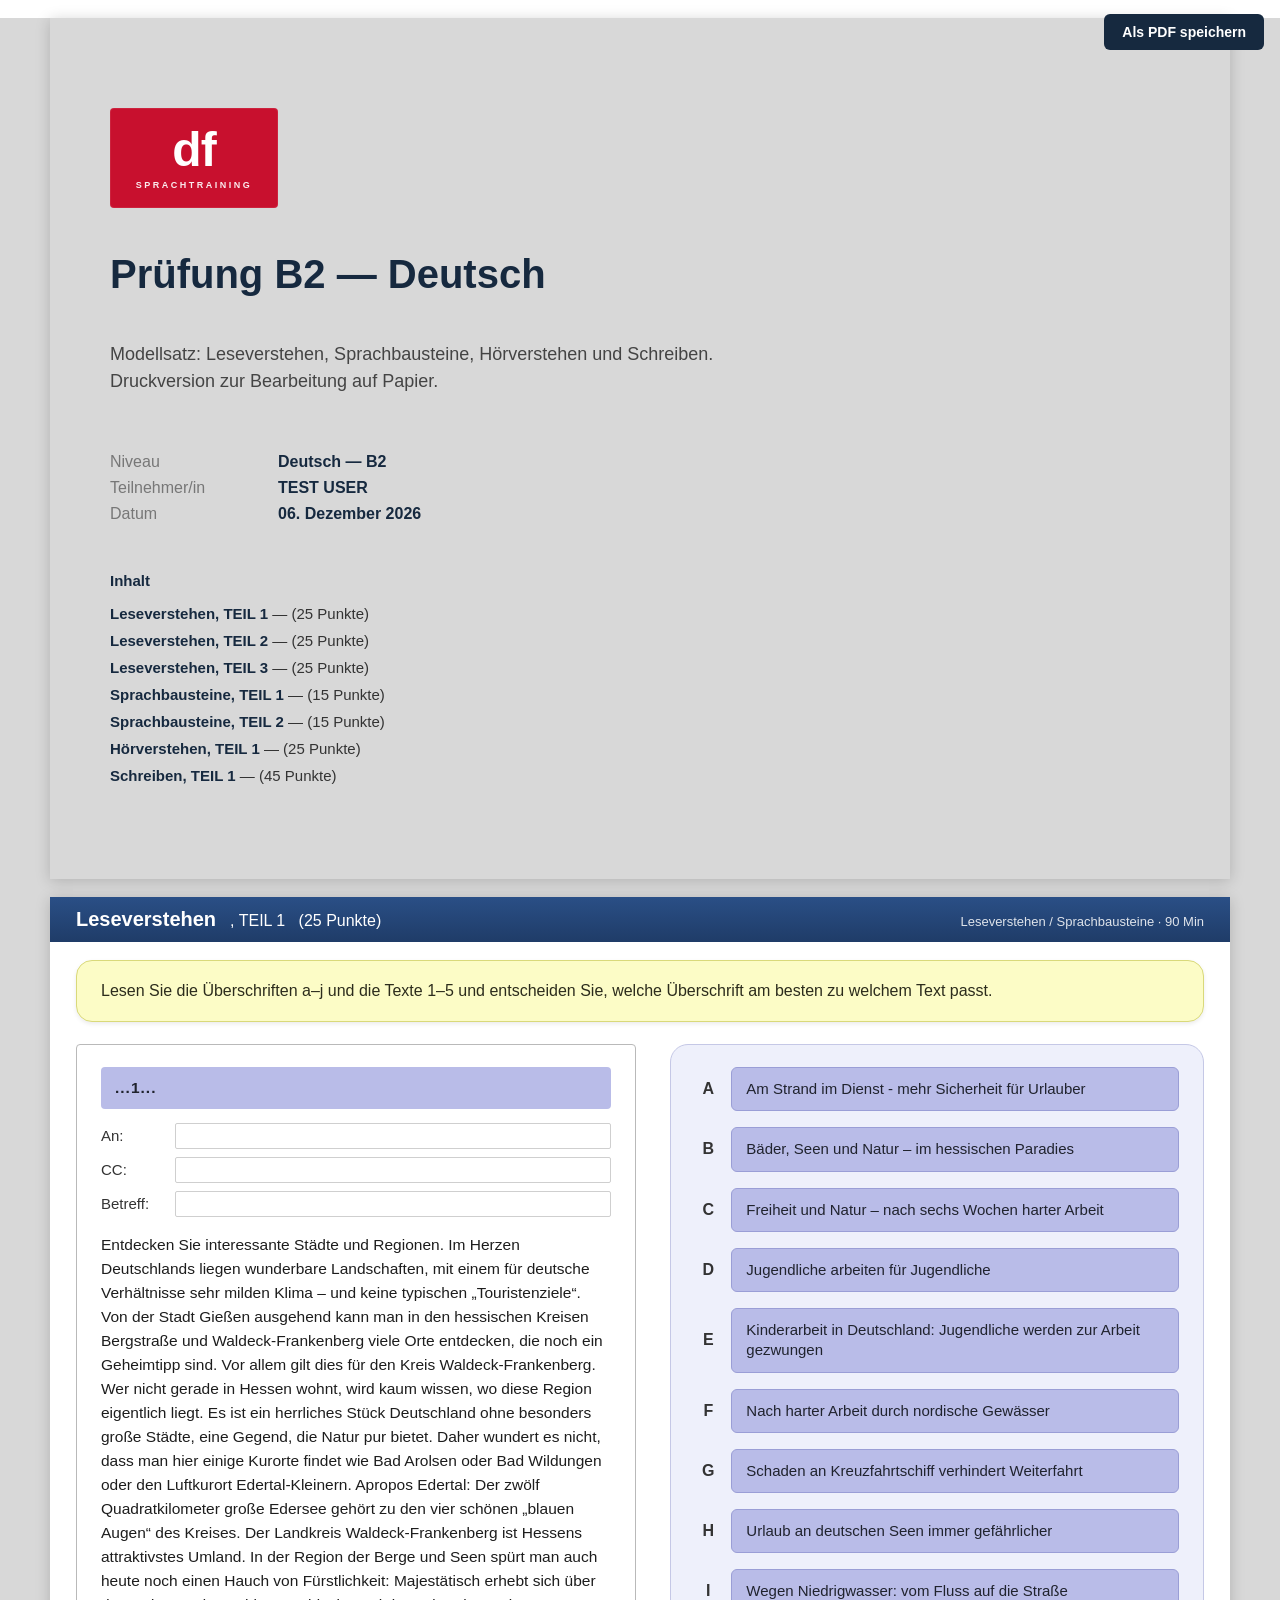
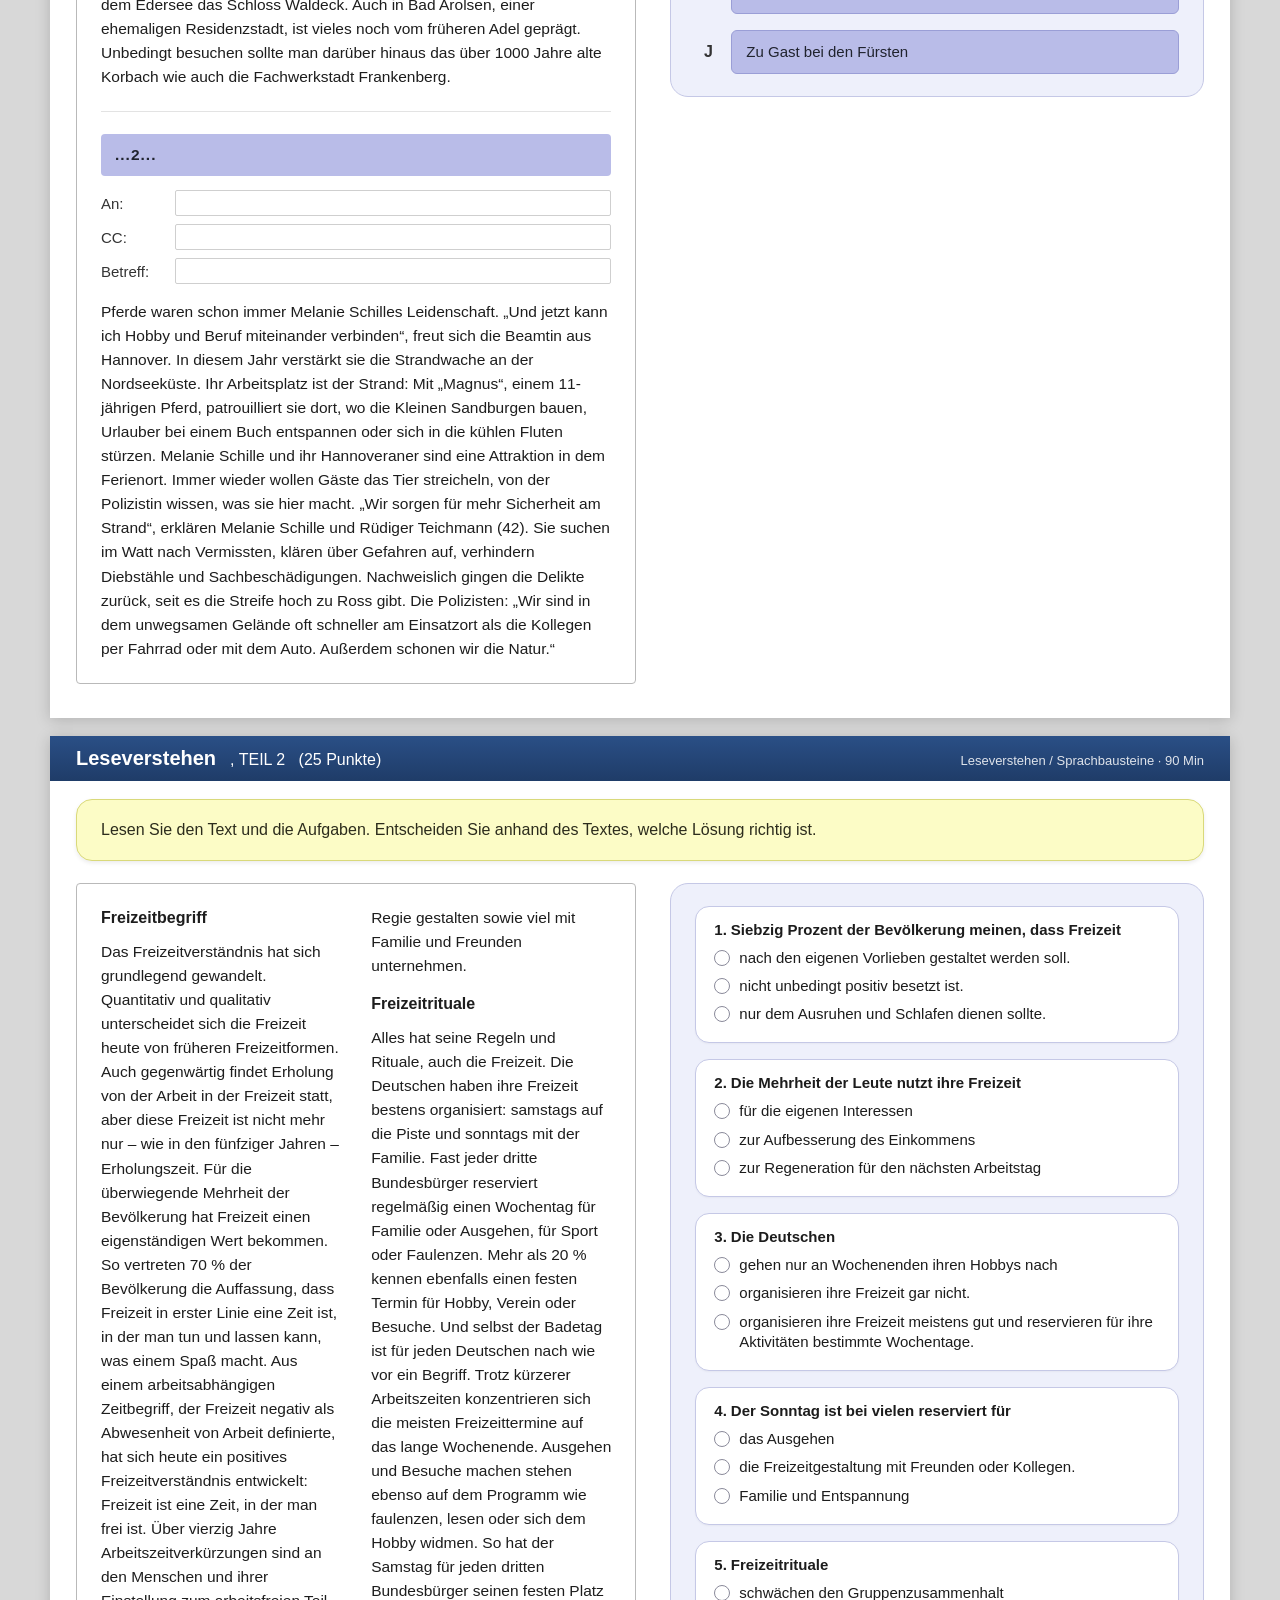
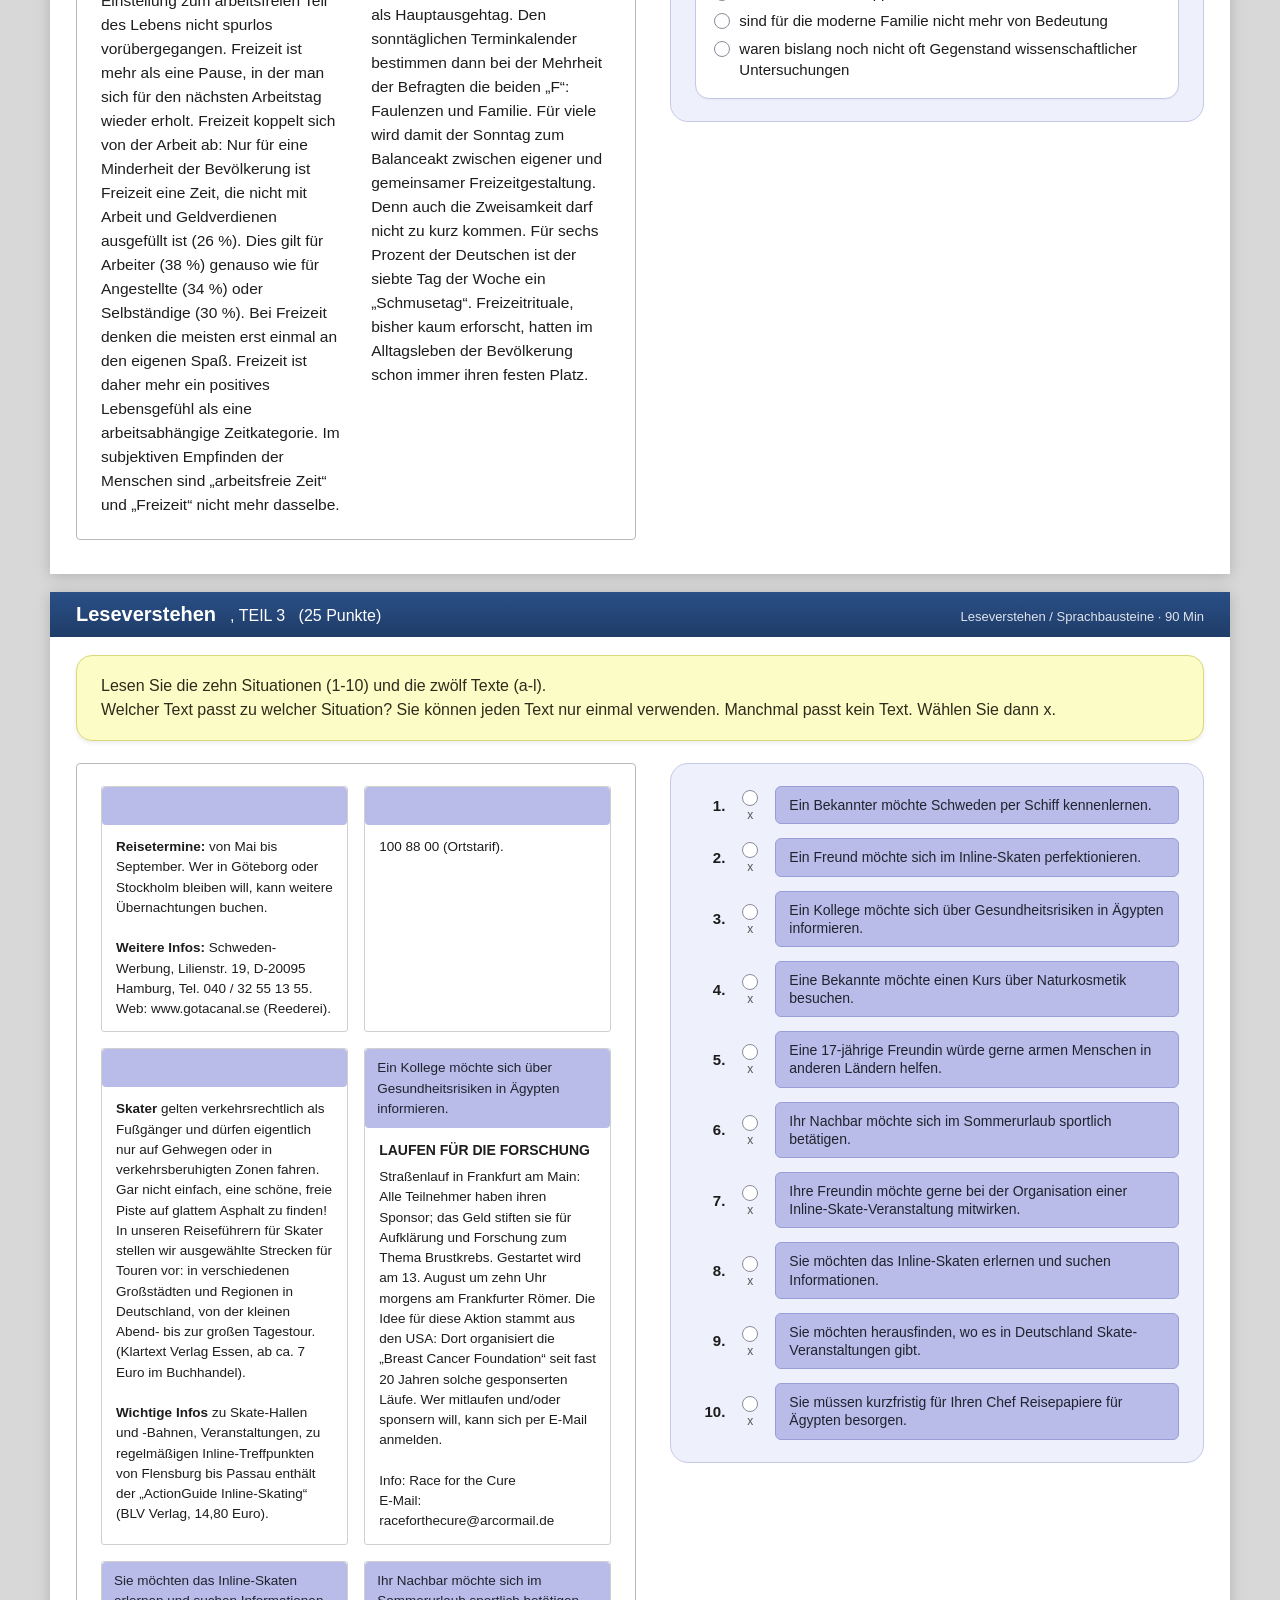
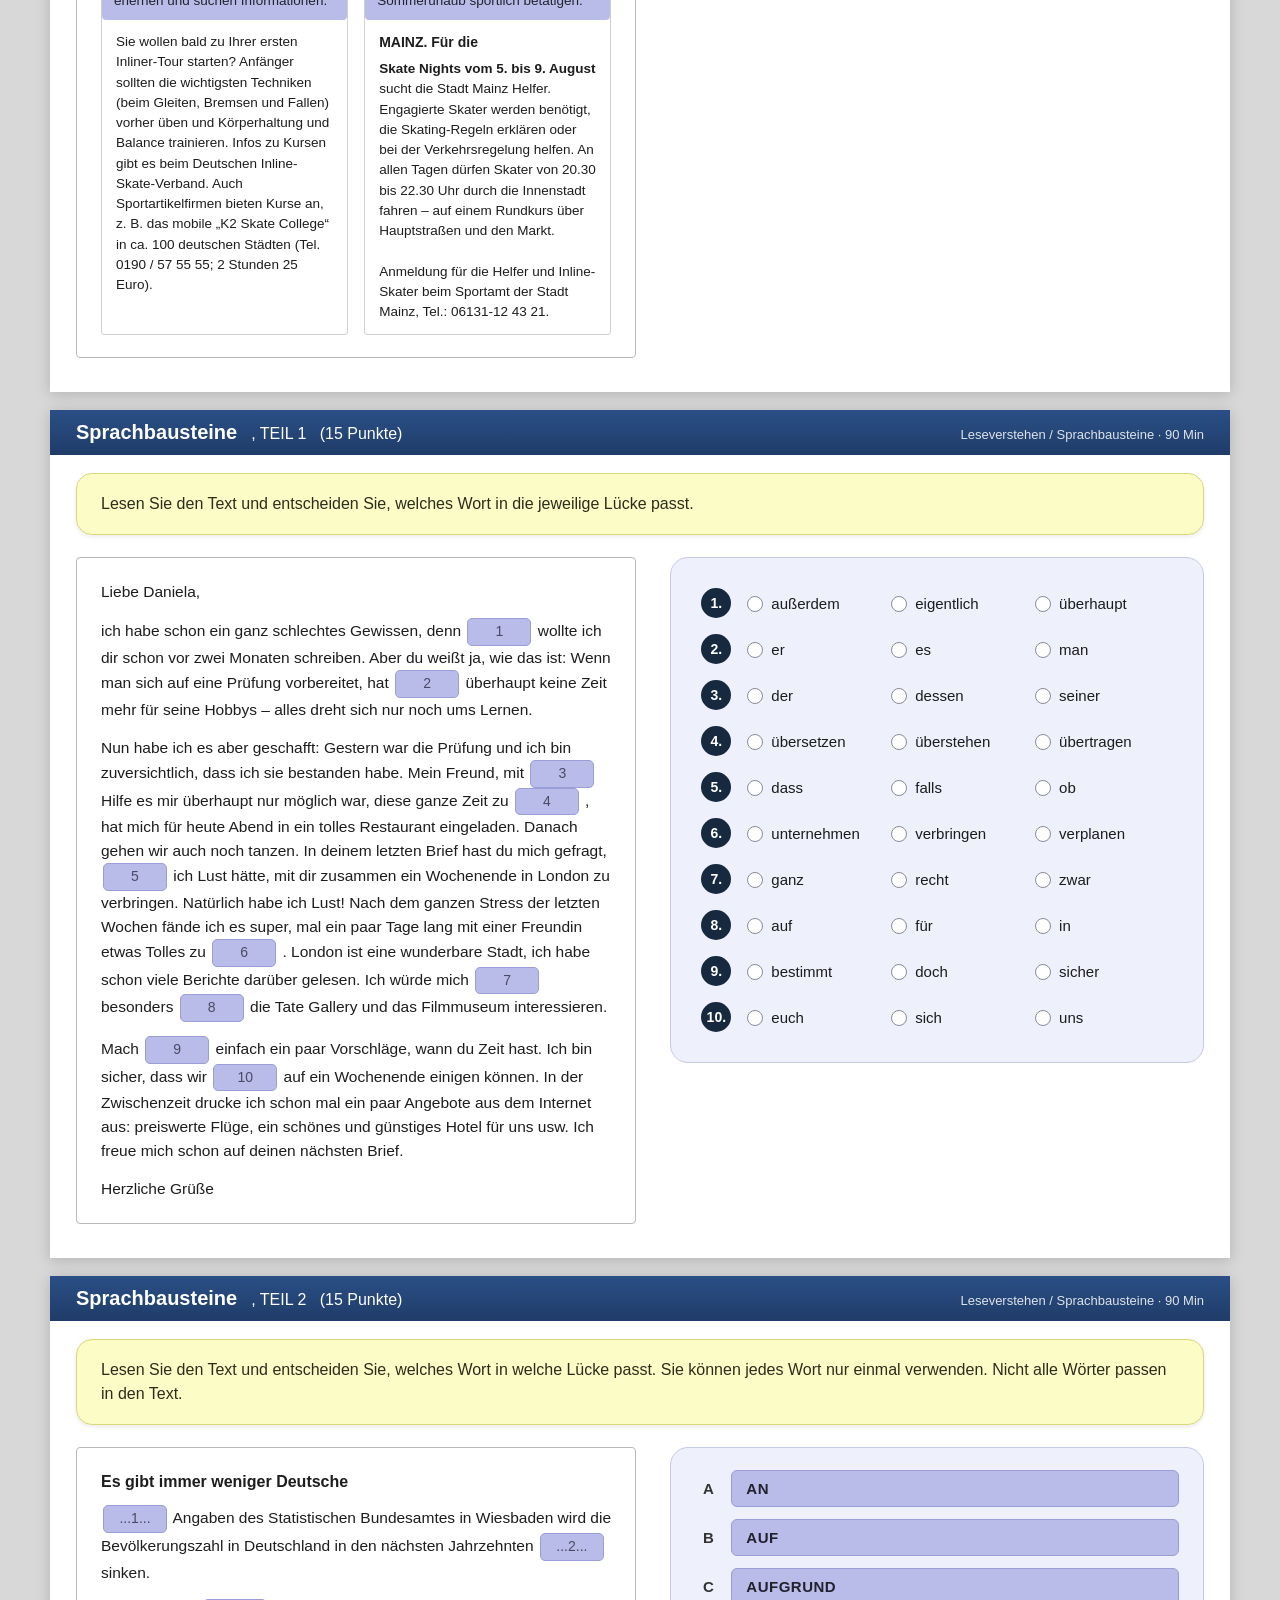
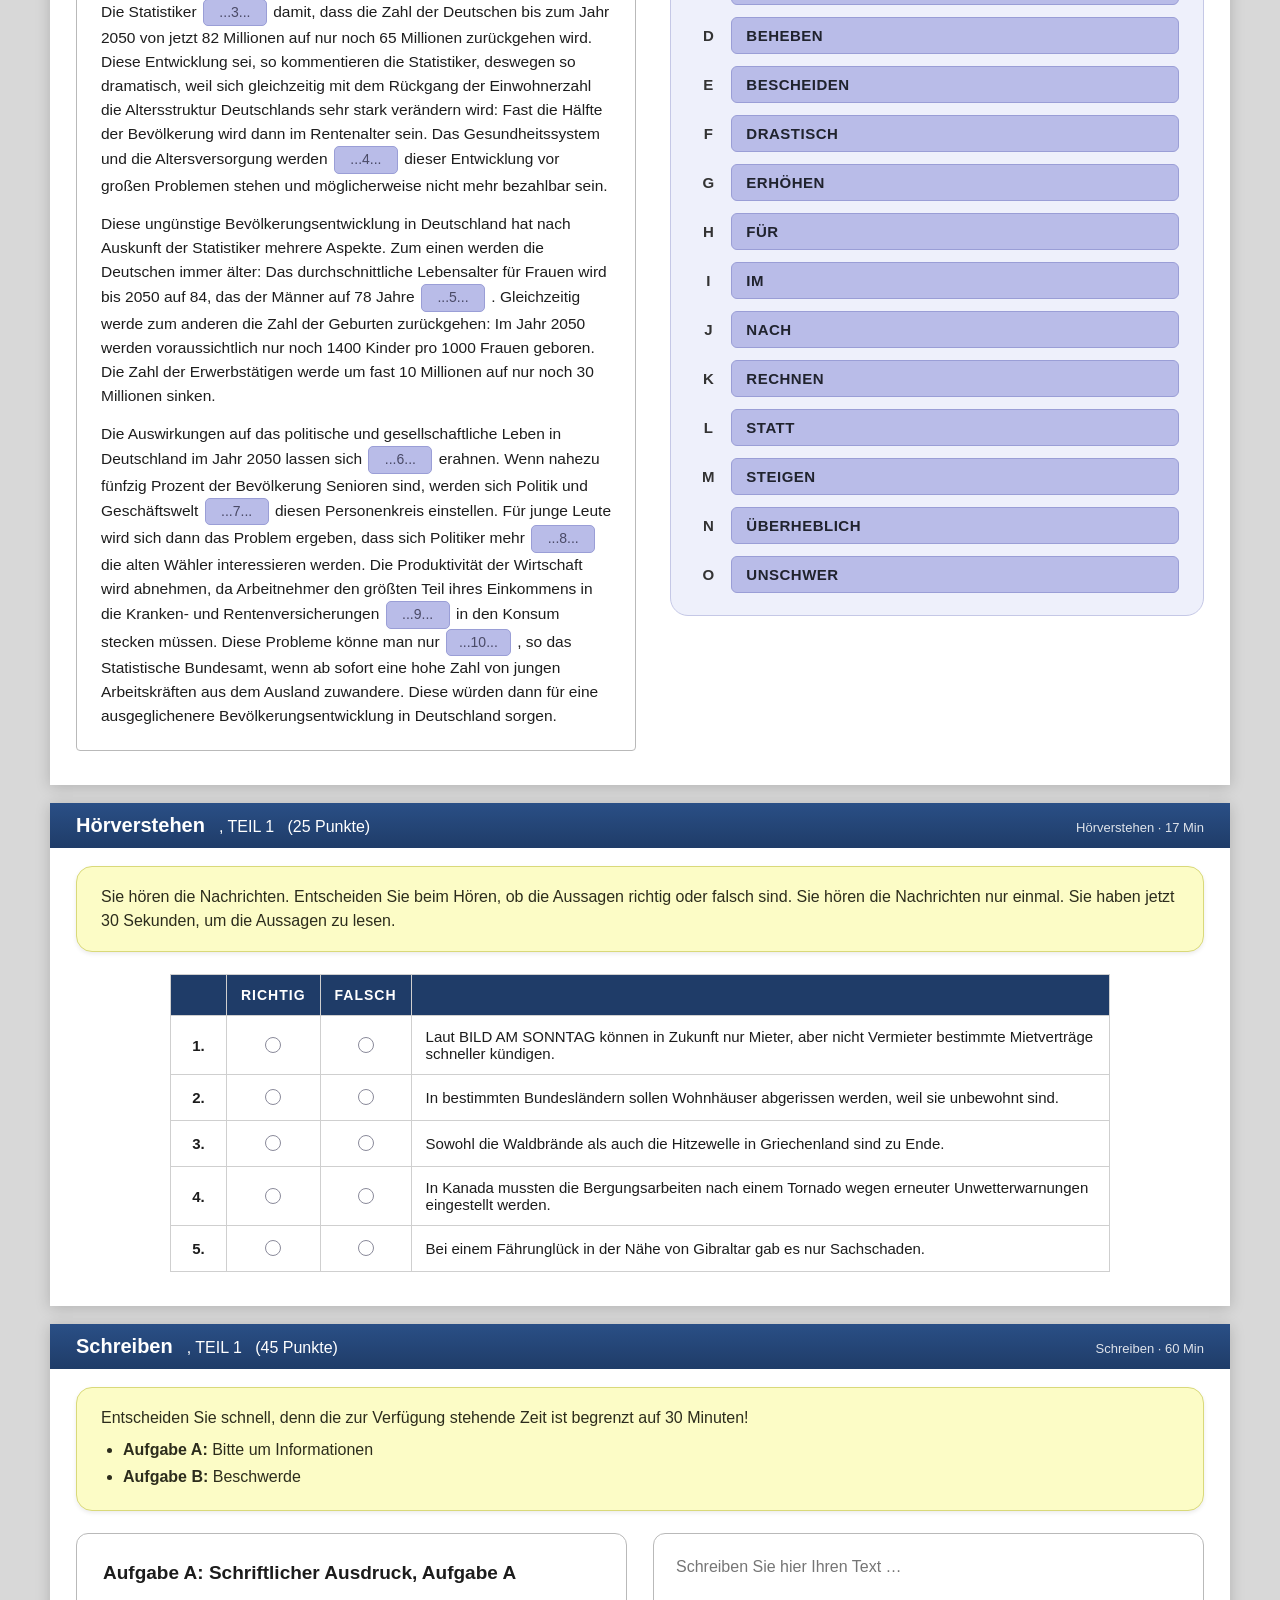
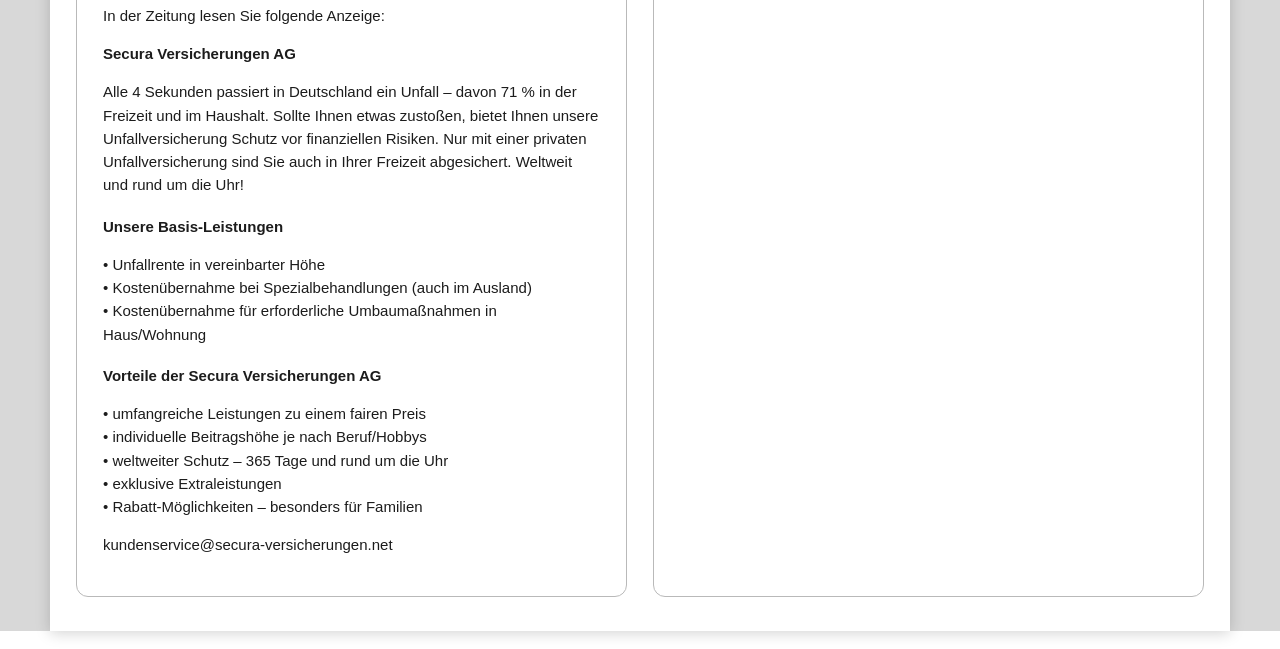
==== B2 Pruefung-print.html @ 2624aeba "Telc B2 Prüfung — static exam UI Co-Authored-By: Claude Opus 4.8 (1M context) <noreply@anthropic.com" ====
<!DOCTYPE html>
<html lang="de">
<head>
  <meta charset="UTF-8">
  <title>B2 Prüfung — Druckversion</title>
  <link rel="stylesheet" href="styles.css">
  <style>
    /* ---- Print page chrome ---- */
    html, body { background: #fff; }
    .print-page {
      position: relative;
      background: #fff;
      padding: 0 0 34px;
      break-after: page;
      break-inside: avoid;
    }
    .print-page:last-child { break-after: auto; }

    .print-secbar {
      background: linear-gradient(180deg, var(--c-section-1), var(--c-section-2));
      color: #fff;
      padding: 11px 26px;
      display: flex;
      align-items: baseline;
      gap: 14px;
      margin-bottom: 18px;
    }
    .print-secbar .t { font-size: 20px; font-weight: 700; }
    .print-secbar .sub { font-weight: 400; }
    .print-secbar .mod { margin-left: auto; font-size: 13px; opacity: .85; }

    .print-body { padding: 0 26px; }

    /* Let the readers expand — no internal scroll in print */
    .print-page .reader,
    .print-page .write-task,
    .print-page .write-area {
      height: auto !important;
      max-height: none !important;
      overflow: visible !important;
    }
    .print-page .write-area { min-height: 320px; }
    .print-page .work,
    .print-page .write-grid { max-width: none; }

    /* Keep the on-screen two-column layout in print (override responsive collapse) */
    .print-page .work {
      grid-template-columns: minmax(0, 1.05fr) minmax(0, 1fr) !important;
      gap: 34px !important;
    }
    .print-page .write-grid {
      grid-template-columns: 1fr 1fr !important;
      gap: 26px !important;
    }
    .print-page .reader.cols .reader-cols {
      grid-template-columns: 1fr 1fr !important;
    }

    /* Cover */
    .cover {
      break-after: page;
      padding: 90px 60px;
      display: flex;
      flex-direction: column;
      gap: 26px;
    }
    .cover .logo { width: 168px; height: 100px; }
    .cover .logo .logo-mark { font-size: 48px; }
    .cover h1 { font-size: 40px; margin: 18px 0 0; color: #16293f; }
    .cover .lead { font-size: 18px; color: #444; max-width: 640px; line-height: 1.5; }
    .cover .meta-grid {
      margin-top: 14px;
      display: grid;
      grid-template-columns: 150px 1fr;
      gap: 8px 18px;
      font-size: 16px;
      max-width: 520px;
    }
    .cover .meta-grid .k { color: #777; }
    .cover .meta-grid .v { font-weight: 700; color: #16293f; }
    .cover .toc { margin-top: 18px; font-size: 15px; color: #333; line-height: 1.8; }
    .cover .toc b { color: #16293f; }

    @media screen {
      body { background: #d8d8d8; }
      .print-page, .cover { box-shadow: 0 2px 14px rgba(0,0,0,.18); margin: 18px auto; max-width: 1180px; }
      .print-hint {
        position: fixed; top: 14px; right: 16px; z-index: 50;
        background: #16293f; color: #fff; border: none; border-radius: 6px;
        padding: 10px 18px; font: 700 14px var(--font); cursor: pointer;
      }
    }
    @media print {
      .print-hint { display: none; }
      @page { size: A4 landscape; margin: 0.6cm; }
      * { -webkit-print-color-adjust: exact !important; print-color-adjust: exact !important; }
      .opt .opt-box:hover, .bank-box:hover, .mail-head:hover,
      .sb1-row:hover { background: var(--c-option) !important; }
    }
  </style>
</head>
<body>
  <button class="print-hint" onclick="window.print()">Als PDF speichern</button>

  <!-- Cover -->
  <section class="cover">
    <div class="logo"><span class="logo-mark">df</span><span class="logo-sub">SPRACHTRAINING</span></div>
    <h1>Prüfung B2 — Deutsch</h1>
    <p class="lead">Modellsatz: Leseverstehen, Sprachbausteine, Hörverstehen und Schreiben. Druckversion zur Bearbeitung auf Papier.</p>
    <div class="meta-grid">
      <span class="k">Niveau</span><span class="v">Deutsch — B2</span>
      <span class="k">Teilnehmer/in</span><span class="v" id="cover-user">—</span>
      <span class="k">Datum</span><span class="v" id="cover-date">—</span>
    </div>
    <div class="toc" id="cover-toc"></div>
  </section>

  <div id="print-root"></div>

  <script>window.EXAM_PRINT_MODE = true;</script>
  <script src="data.js"></script>
  <script src="app.js"></script>
  <script>
    (function () {
      var DATA = window.EXAM_DATA;
      var root = document.getElementById("print-root");

      document.getElementById("cover-user").textContent = DATA.candidate;
      document.getElementById("cover-date").textContent =
        new Date().toLocaleDateString("de-DE", { day: "2-digit", month: "long", year: "numeric" });

      var toc = [];
      DATA.modules.forEach(function (mod, mi) {
        mod.parts.forEach(function (p, pi) {
          toc.push('<div><b>' + p.title[0] + ', ' + p.title[1] + '</b> — ' + p.tab[2] + '</div>');

          var page = document.createElement("section");
          page.className = "print-page";

          var bar = document.createElement("div");
          bar.className = "print-secbar";
          bar.innerHTML =
            '<span class="t">' + p.title[0] + '</span>' +
            '<span class="sub">, ' + p.title[1] + ' &nbsp; ' + p.tab[2] + '</span>' +
            '<span class="mod">' + mod.name + (mod.timeTotal ? ' · ' + mod.timeTotal : '') + '</span>';
          page.appendChild(bar);

          var bodyWrap = document.createElement("div");
          bodyWrap.className = "print-body";

          var instr = document.createElement("div");
          instr.className = "instruction";
          instr.innerHTML = "<p>" + p.instruction + "</p>";
          bodyWrap.appendChild(instr);

          var built = window.EXAM_BUILD_PART(mi, pi);
          bodyWrap.appendChild(built.node);

          page.appendChild(bodyWrap);
          root.appendChild(page);
        });
      });

      document.getElementById("cover-toc").innerHTML =
        "<div style='margin-bottom:6px;color:#16293f;font-weight:700'>Inhalt</div>" + toc.join("");

      // auto-print once fonts + layout settle
      function go() { setTimeout(function () { window.print(); }, 500); }
      if (document.fonts && document.fonts.ready) document.fonts.ready.then(go);
      else window.addEventListener("load", go);
    })();
  </script>
</body>
</html>
---- styles.css ----
/* ============================================================
   B2 Prüfung – Exam interface
   Faithful recreation of a telc-style B2 reading/language test UI
   ============================================================ */

:root {
  --c-header-1: #26405f;
  --c-header-2: #18293f;
  --c-section-1: #2a4f86;
  --c-section-2: #1f3c68;
  --c-footer: #0d1a2c;
  --c-content-bg: #e3e3e3;

  --c-tab-face-1: #d7d7d7;
  --c-tab-face-2: #b4b4b4;
  --c-tab-text: #2b2b2b;

  --c-instruction-bg: #fcfcc6;
  --c-instruction-border: #d9d97a;

  --c-card: #ffffff;
  --c-card-border: #b9b9b9;

  --c-panel-bg: #eef0fb;
  --c-panel-border: #c5c8e6;

  --c-option: #b9bce8;
  --c-option-border: #9a9ed6;
  --c-option-text: #20232e;

  --c-hover: #cdd0f0;
  --c-selected: #5cb85c;
  --c-selected-text: #ffffff;

  --c-btn-1: #4a7ec0;
  --c-btn-2: #2f63a8;

  --c-accent-red: #c8102e;

  --font: "Helvetica Neue", Helvetica, Arial, sans-serif;
}

* { box-sizing: border-box; }

html, body {
  margin: 0;
  padding: 0;
  background: var(--c-content-bg);
  font-family: var(--font);
  color: #1c1c1c;
  -webkit-font-smoothing: antialiased;
}

.app {
  display: flex;
  flex-direction: column;
  min-height: 100vh;
}

/* ---------- Header ---------- */
.header {
  display: flex;
  align-items: stretch;
  gap: 18px;
  padding: 14px 22px;
  background: linear-gradient(180deg, var(--c-header-1), var(--c-header-2));
  color: #fff;
}

.brand {
  flex: 0 0 auto;
  display: flex;
  align-items: center;
}

.logo {
  width: 132px;
  height: 78px;
  background: var(--c-accent-red);
  border-radius: 4px;
  display: flex;
  flex-direction: column;
  align-items: center;
  justify-content: center;
  line-height: 1;
  box-shadow: inset 0 0 0 1px rgba(255,255,255,0.08);
}
.logo .logo-mark {
  font-size: 38px;
  font-weight: 800;
  letter-spacing: -1px;
  color: #fff;
}
.logo .logo-sub {
  margin-top: 7px;
  font-size: 9px;
  font-weight: 600;
  letter-spacing: 2.5px;
  color: rgba(255,255,255,0.92);
}

/* ---------- Tabs ---------- */
.tabs {
  flex: 1 1 auto;
  display: flex;
  align-items: stretch;
  gap: 9px;
  padding: 0 6px;
}

.tab {
  position: relative;
  flex: 1 1 0;
  max-width: 150px;
  border: none;
  border-radius: 6px;
  padding: 9px 6px;
  background: linear-gradient(180deg, var(--c-tab-face-1), var(--c-tab-face-2));
  color: var(--c-tab-text);
  font-family: var(--font);
  font-size: 13px;
  font-weight: 700;
  line-height: 1.25;
  text-align: center;
  cursor: pointer;
  box-shadow: 0 1px 0 rgba(0,0,0,0.35), inset 0 1px 0 rgba(255,255,255,0.6);
  transition: filter 0.12s ease;
}
.tab:hover { filter: brightness(1.04); }
.tab .tab-points {
  display: block;
  font-weight: 400;
  font-size: 12px;
  margin-top: 2px;
}
.tab.is-active {
  background: #ffffff;
  color: #1c1c1c;
  box-shadow: 0 2px 5px rgba(0,0,0,0.3);
}
.tab .tab-check {
  position: absolute;
  bottom: 4px;
  right: 6px;
  width: 16px;
  height: 16px;
  border-radius: 50%;
  background: var(--c-selected);
  color: #fff;
  font-size: 11px;
  line-height: 16px;
  text-align: center;
  display: none;
}
.tab.is-done .tab-check { display: block; }

/* ---------- Exam meta ---------- */
.meta {
  flex: 0 0 auto;
  display: flex;
  align-items: center;
  gap: 18px;
}
.meta-info {
  font-size: 14px;
  line-height: 1.9;
  white-space: nowrap;
}
.meta-info strong { font-weight: 700; }
.meta-actions {
  display: flex;
  flex-direction: column;
  gap: 10px;
}

.btn {
  border: none;
  border-radius: 5px;
  padding: 8px 16px;
  font-family: var(--font);
  font-size: 14px;
  font-weight: 700;
  color: #fff;
  background: linear-gradient(180deg, var(--c-btn-1), var(--c-btn-2));
  box-shadow: inset 0 1px 0 rgba(255,255,255,0.3), 0 1px 2px rgba(0,0,0,0.3);
  cursor: pointer;
  display: inline-flex;
  align-items: center;
  gap: 8px;
  white-space: nowrap;
}
.btn:hover { filter: brightness(1.06); }
.btn .ico { font-size: 14px; }

/* ---------- Section title bar ---------- */
.section-bar {
  background: linear-gradient(180deg, var(--c-section-1), var(--c-section-2));
  color: #fff;
  padding: 11px 26px;
  display: flex;
  align-items: center;
  gap: 18px;
}
#section-title { font-size: 20px; font-weight: 700; white-space: nowrap; }
.section-bar .sub { font-weight: 400; }

/* module switcher (prototype convenience — not in the original chrome) */
.module-switch {
  margin-left: auto;
  display: flex;
  gap: 6px;
}
.mod-pill {
  border: 1px solid rgba(255,255,255,0.35);
  background: rgba(255,255,255,0.08);
  color: rgba(255,255,255,0.85);
  border-radius: 20px;
  padding: 5px 14px;
  font-family: var(--font);
  font-size: 12px;
  font-weight: 600;
  cursor: pointer;
  white-space: nowrap;
  transition: background 0.12s ease;
}
.mod-pill:hover { background: rgba(255,255,255,0.18); }
.mod-pill.is-active {
  background: #fff;
  color: var(--c-section-2);
  border-color: #fff;
}

/* ---------- Audio bar (Hörverstehen) ---------- */
.audio-player {
  display: flex;
  align-items: center;
  gap: 10px;
  background: #fff;
  border-radius: 30px;
  padding: 7px 16px;
  color: #333;
  font-size: 13px;
}
.audio-player .play {
  width: 22px; height: 22px; border-radius: 50%;
  background: #333; color: #fff; border: none; cursor: pointer;
  display: flex; align-items: center; justify-content: center; font-size: 11px;
}

/* ---------- Content ---------- */
.content {
  flex: 1 1 auto;
  padding: 22px 26px 36px;
}

.screen { display: none; }
.screen.is-active { display: block; }

.instruction {
  background: var(--c-instruction-bg);
  border: 1px solid var(--c-instruction-border);
  border-radius: 16px;
  padding: 18px 24px;
  margin-bottom: 22px;
  font-size: 16px;
  line-height: 1.5;
  color: #2c2c1c;
  box-shadow: 0 2px 4px rgba(0,0,0,0.08);
  max-width: 1480px;
}
.instruction p { margin: 0; }
.instruction p + p { margin-top: 8px; }
.instruction ul { margin: 8px 0 0; padding-left: 22px; }
.instruction li { margin-bottom: 3px; }

/* two-column work area */
.work {
  display: grid;
  grid-template-columns: minmax(0, 1.05fr) minmax(0, 1fr);
  gap: 34px;
  align-items: start;
  max-width: 1640px;
}

/* ---------- Reading panel (left) ---------- */
.reader {
  background: var(--c-card);
  border: 1px solid var(--c-card-border);
  border-radius: 4px;
  height: 660px;
  overflow-y: auto;
  padding: 22px 24px;
  font-size: 15.5px;
  line-height: 1.55;
  color: #1d1d1d;
}
.reader::-webkit-scrollbar { width: 14px; }
.reader::-webkit-scrollbar-thumb {
  background: #c4c4c4; border-radius: 7px; border: 3px solid #fff;
}
.reader p { margin: 0 0 14px; }
.reader p:last-child { margin-bottom: 0; }

/* email-style text block (Teil 1) */
.mail-head {
  background: var(--c-option);
  border-radius: 4px;
  padding: 9px 14px;
  font-weight: 700;
  color: #20232e;
  letter-spacing: 1px;
  margin-bottom: 14px;
  cursor: pointer;
  transition: background 0.12s ease, box-shadow 0.12s ease;
}
.mail-head:hover { background: var(--c-hover); }
.mail-head.is-active {
  background: var(--c-hover);
  box-shadow: 0 0 0 2px var(--c-btn-2);
  letter-spacing: 1px;
}
.mail-head.is-selected { background: var(--c-selected); color: #fff; letter-spacing: 0; font-weight: 600; }
.mail-head.is-selected .head-letter {
  display: inline-block;
  min-width: 20px;
  margin-right: 6px;
  padding: 1px 6px;
  border-radius: 4px;
  background: rgba(255,255,255,0.25);
  font-weight: 800;
}
.mail-fields {
  display: grid;
  grid-template-columns: 64px 1fr;
  gap: 8px 10px;
  margin-bottom: 16px;
}
.mail-fields label { font-size: 15px; color: #333; align-self: center; }
.mail-fields .field {
  border: 1px solid #cfcfcf;
  background: #fff;
  height: 26px;
  border-radius: 2px;
}
.mail-divider { border: 0; border-top: 1px solid #e3e3e3; margin: 22px 0; }

/* two-column reading text (Teil 2) */
.reader.cols .reader-cols {
  display: grid;
  grid-template-columns: 1fr 1fr;
  column-gap: 30px;
  align-items: start;
}
.reader h4 { margin: 0 0 10px; font-size: 16px; font-weight: 700; }

/* matching cards (Teil 3) */
.match-grid {
  display: grid;
  grid-template-columns: 1fr 1fr;
  gap: 16px;
}
.match-card {
  border: 1px solid #d0d0d0;
  border-radius: 3px;
  min-height: 150px;
  padding: 12px 14px;
  font-size: 13.5px;
  line-height: 1.5;
  background: #fff;
}
.match-card .tag {
  background: var(--c-option);
  border-radius: 4px;
  padding: 9px 12px;
  margin: -12px -14px 12px;
  font-size: 13.5px;
  color: #20232e;
}
.match-card .tag.empty { min-height: 38px; }
.match-card h5 { margin: 0 0 6px; font-size: 14px; font-weight: 700; }

/* ---------- Answer panel (right) ---------- */
.panel {
  background: var(--c-panel-bg);
  border: 1px solid var(--c-panel-border);
  border-radius: 18px;
  padding: 22px 24px;
}

/* lettered options (Teil 1) */
.opt-list { display: flex; flex-direction: column; gap: 16px; }
.opt {
  display: grid;
  grid-template-columns: 26px 1fr;
  align-items: center;
  gap: 10px;
}
.opt .opt-letter { font-size: 16px; font-weight: 700; color: #333; text-align: center; }
.opt .opt-box {
  background: var(--c-option);
  border: 1px solid var(--c-option-border);
  border-radius: 6px;
  padding: 11px 14px;
  font-size: 15px;
  color: var(--c-option-text);
  cursor: pointer;
  transition: background 0.12s ease;
  line-height: 1.35;
}
.opt .opt-box:hover { background: var(--c-hover); }
.opt .opt-box.is-selected { background: var(--c-selected); color: #fff; }

/* numbered MC questions (Teil 2) */
.q-list { display: flex; flex-direction: column; gap: 16px; }
.q-card {
  background: #fff;
  border: 1px solid var(--c-panel-border);
  border-radius: 14px;
  padding: 14px 18px;
  box-shadow: 0 1px 2px rgba(0,0,0,0.04);
}
.q-card .q-title { font-size: 15px; font-weight: 700; margin-bottom: 6px; }
.q-card .q-title .q-num { margin-right: 4px; }
.q-opt {
  display: flex;
  align-items: flex-start;
  gap: 9px;
  padding: 4px 0;
  cursor: pointer;
  font-size: 15px;
  line-height: 1.35;
}
.radio {
  flex: 0 0 auto;
  width: 16px; height: 16px;
  margin-top: 2px;
  border: 1px solid #8a8a9a;
  border-radius: 50%;
  background: #fff;
  display: inline-block;
  position: relative;
}
.q-opt.is-selected .radio,
.sit .radio.is-selected,
.row-opt.is-selected .radio { border-color: var(--c-btn-2); }
.q-opt.is-selected .radio::after,
.sit .radio.is-selected::after,
.row-opt.is-selected .radio::after {
  content: "";
  position: absolute;
  inset: 3px;
  border-radius: 50%;
  background: var(--c-btn-2);
}

/* situations (Teil 3) */
.sit-list { display: flex; flex-direction: column; gap: 14px; }
.sit {
  display: grid;
  grid-template-columns: 30px 34px 1fr;
  align-items: center;
  gap: 8px;
}
.sit .sit-num { font-size: 15px; font-weight: 700; text-align: right; }
.sit .sit-choice {
  display: flex; flex-direction: column; align-items: center; gap: 2px;
}
.sit .sit-choice .x { font-size: 12px; color: #555; cursor: pointer; }
.sit .radio { cursor: pointer; }
.sit .sit-box {
  background: var(--c-option);
  border: 1px solid var(--c-option-border);
  border-radius: 6px;
  padding: 9px 13px;
  font-size: 14px;
  color: var(--c-option-text);
  line-height: 1.3;
}

/* gap-fill radio grid (Sprachbausteine Teil 1) */
.sb1 { display: flex; flex-direction: column; }
.sb1-row {
  display: grid;
  grid-template-columns: 40px repeat(3, 1fr);
  align-items: center;
  gap: 6px;
  padding: 8px 6px;
  border-radius: 6px;
}
.sb1-row:hover { background: var(--c-hover); }
.sb1-row.is-active { background: #c3c6ee; }
.sb1-num {
  width: 30px; height: 30px;
  background: #16293f; color: #fff;
  border-radius: 50%;
  font-size: 14px; font-weight: 700;
  display: flex; align-items: center; justify-content: center;
}
.row-opt {
  display: flex; align-items: center; gap: 8px;
  cursor: pointer; font-size: 15px;
}

/* gap pills in reading text */
.gap {
  display: inline-block;
  min-width: 64px;
  background: #2a4063;
  color: #fff;
  border-radius: 5px;
  padding: 2px 12px;
  font-size: 14px;
  text-align: center;
  vertical-align: middle;
  margin: 0 2px;
}
.gap.placeholder {
  background: var(--c-option);
  color: #4a4a66;
  border: 1px solid var(--c-option-border);
}
.gap.is-selected { background: var(--c-selected); color: #fff; border-color: var(--c-selected); }

/* word bank (Sprachbausteine Teil 2) */
.bank { display: flex; flex-direction: column; gap: 12px; }
.bank-item {
  display: grid;
  grid-template-columns: 26px 1fr;
  align-items: center;
  gap: 10px;
}
.bank-item .bank-letter { font-size: 15px; font-weight: 700; color: #333; text-align: center; }
.bank-item .bank-box {
  background: var(--c-option);
  border: 1px solid var(--c-option-border);
  border-radius: 6px;
  padding: 9px 14px;
  font-size: 15px;
  font-weight: 700;
  letter-spacing: 0.5px;
  color: var(--c-option-text);
  cursor: pointer;
}
.bank-item .bank-box:hover { background: var(--c-hover); }
.bank-item .bank-box.is-used { opacity: 0.45; }

/* richtig/falsch table (Hörverstehen) */
.rf-wrap { max-width: 940px; margin: 0 auto; }
.rf-table { width: 100%; border-collapse: collapse; background: #fff; }
.rf-table th, .rf-table td {
  border: 1px solid #cfcfcf;
  padding: 12px 14px;
  font-size: 15px;
  vertical-align: middle;
}
.rf-table thead th {
  background: var(--c-section-2);
  color: #fff;
  font-size: 14px;
  letter-spacing: 1px;
}
.rf-table .rf-num { width: 56px; text-align: center; font-weight: 700; }
.rf-table .rf-pick { width: 90px; text-align: center; }
.rf-table .rf-pick .radio { cursor: pointer; }
.rf-table .rf-pick.is-selected .radio { border-color: var(--c-btn-2); }
.rf-table .rf-pick.is-selected .radio::after {
  content: ""; position: absolute; inset: 3px; border-radius: 50%; background: var(--c-btn-2);
}

/* writing (Schreiben) */
.write-grid { display: grid; grid-template-columns: 1fr 1fr; gap: 26px; max-width: 1640px; }
.write-task {
  background: #fff; border: 1px solid var(--c-card-border); border-radius: 12px;
  padding: 24px 26px; font-size: 15px; line-height: 1.55; height: 660px; overflow-y: auto;
}
.write-task h3 { margin: 0 0 16px; font-size: 19px; }
.write-task h4 { margin: 18px 0 8px; font-size: 15px; }
.write-area {
  background: #fff; border: 1px solid var(--c-card-border); border-radius: 12px;
  padding: 20px 22px; height: 660px; width: 100%; resize: none;
  font-family: var(--font); font-size: 16px; line-height: 1.6;
}

/* reset button */
.work-footer { display: flex; justify-content: center; margin: 26px 0 0; }
.btn-reset {
  background: linear-gradient(180deg, var(--c-btn-1), var(--c-btn-2));
  color: #fff; border: none; border-radius: 7px;
  padding: 12px 30px; font-size: 15px; font-weight: 700; cursor: pointer;
  box-shadow: inset 0 1px 0 rgba(255,255,255,0.3), 0 1px 3px rgba(0,0,0,0.25);
}
.btn-reset:hover { filter: brightness(1.06); }

/* ---------- Footer ---------- */
.footer {
  margin-top: auto;
  background: var(--c-footer);
  color: #fff;
  display: flex;
  align-items: center;
  gap: 22px;
  padding: 12px 22px;
  font-size: 14px;
}
.footer .user { font-weight: 700; letter-spacing: 0.5px; }
.footer .btn-char {
  background: linear-gradient(180deg, var(--c-btn-1), var(--c-btn-2));
  border: none; color: #fff; border-radius: 4px;
  padding: 7px 16px; font-size: 13px; font-weight: 700; letter-spacing: 0.5px; cursor: pointer;
}
.footer .meldung {
  margin-left: auto;
  display: flex; align-items: center; gap: 10px;
}
.footer .meldung input {
  width: 360px; height: 26px; border: none; border-radius: 2px; padding: 0 8px;
}
.footer .foot-icons { display: flex; gap: 10px; font-size: 16px; }

/* responsive */
@media (max-width: 1180px) {
  .work, .write-grid { grid-template-columns: 1fr; }
  .reader, .write-task, .write-area { height: auto; max-height: 540px; }
  .meta { flex-direction: column; align-items: flex-end; gap: 8px; }
}
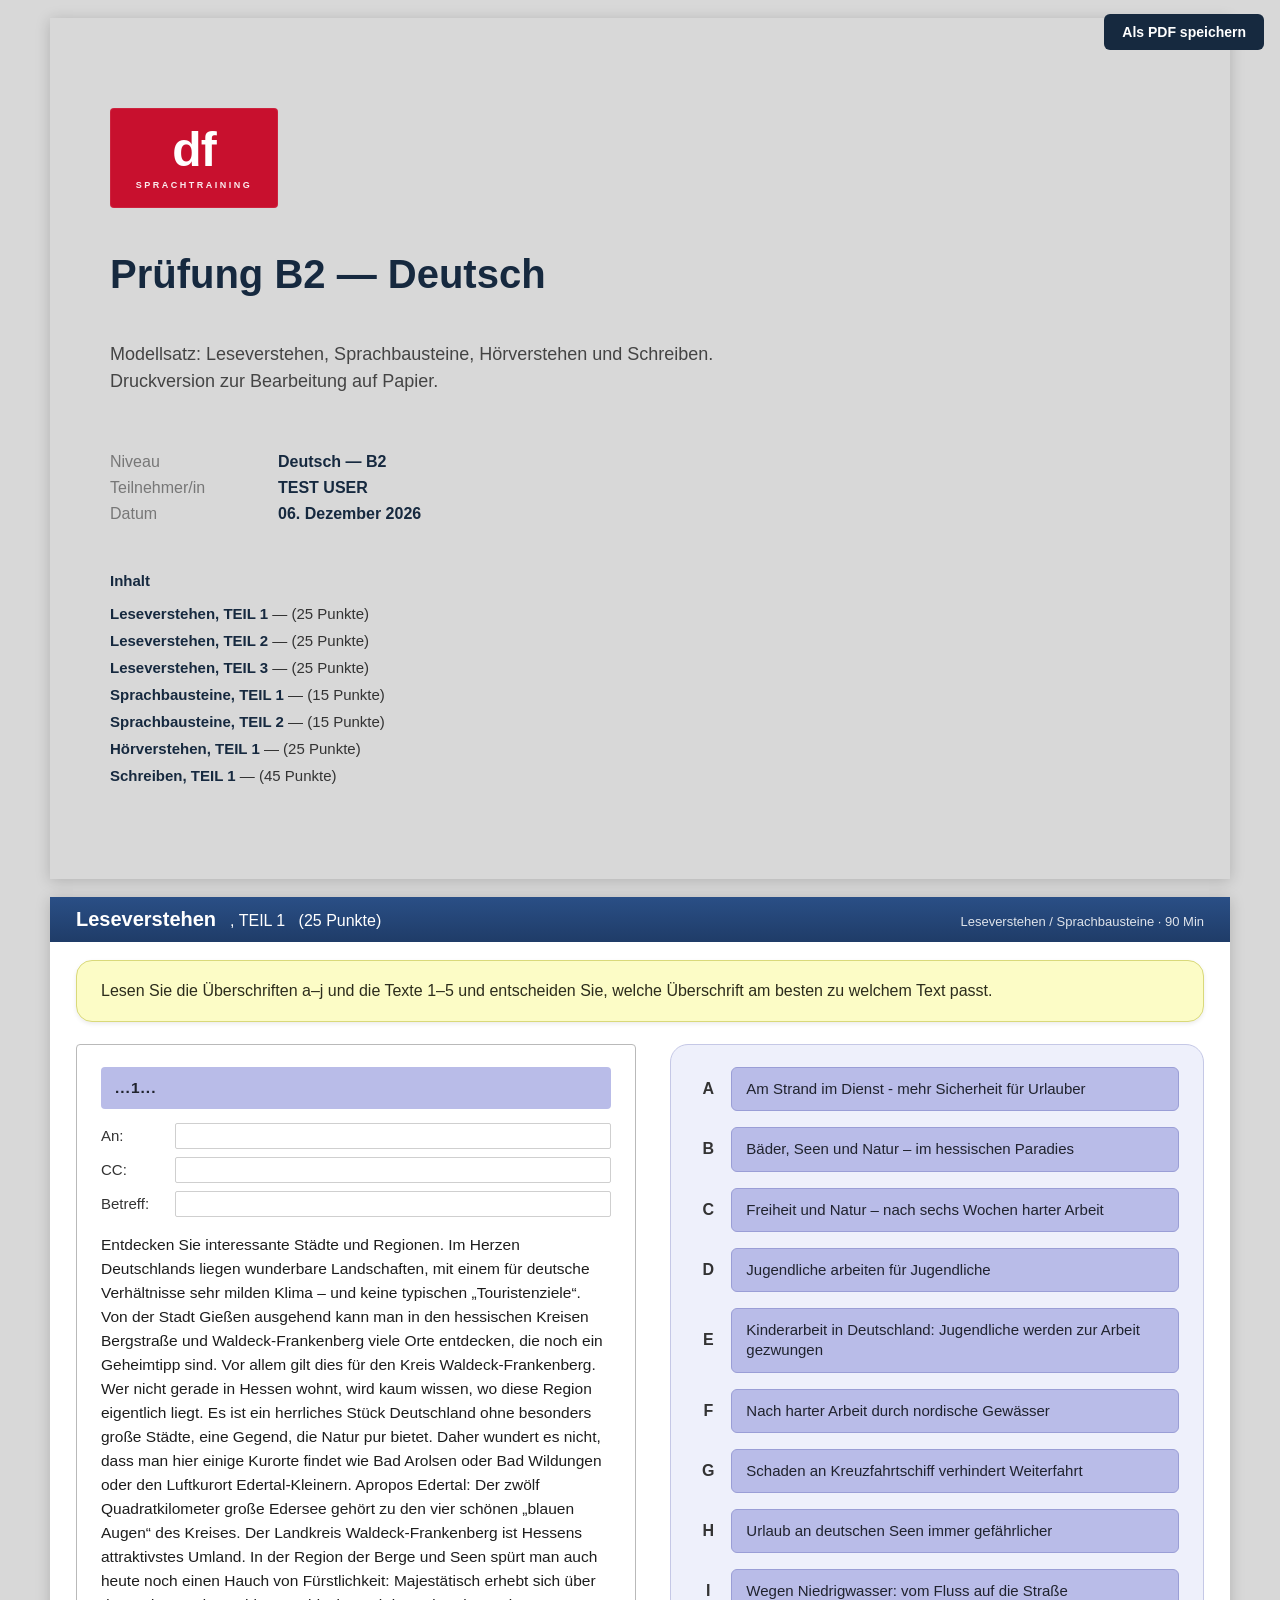
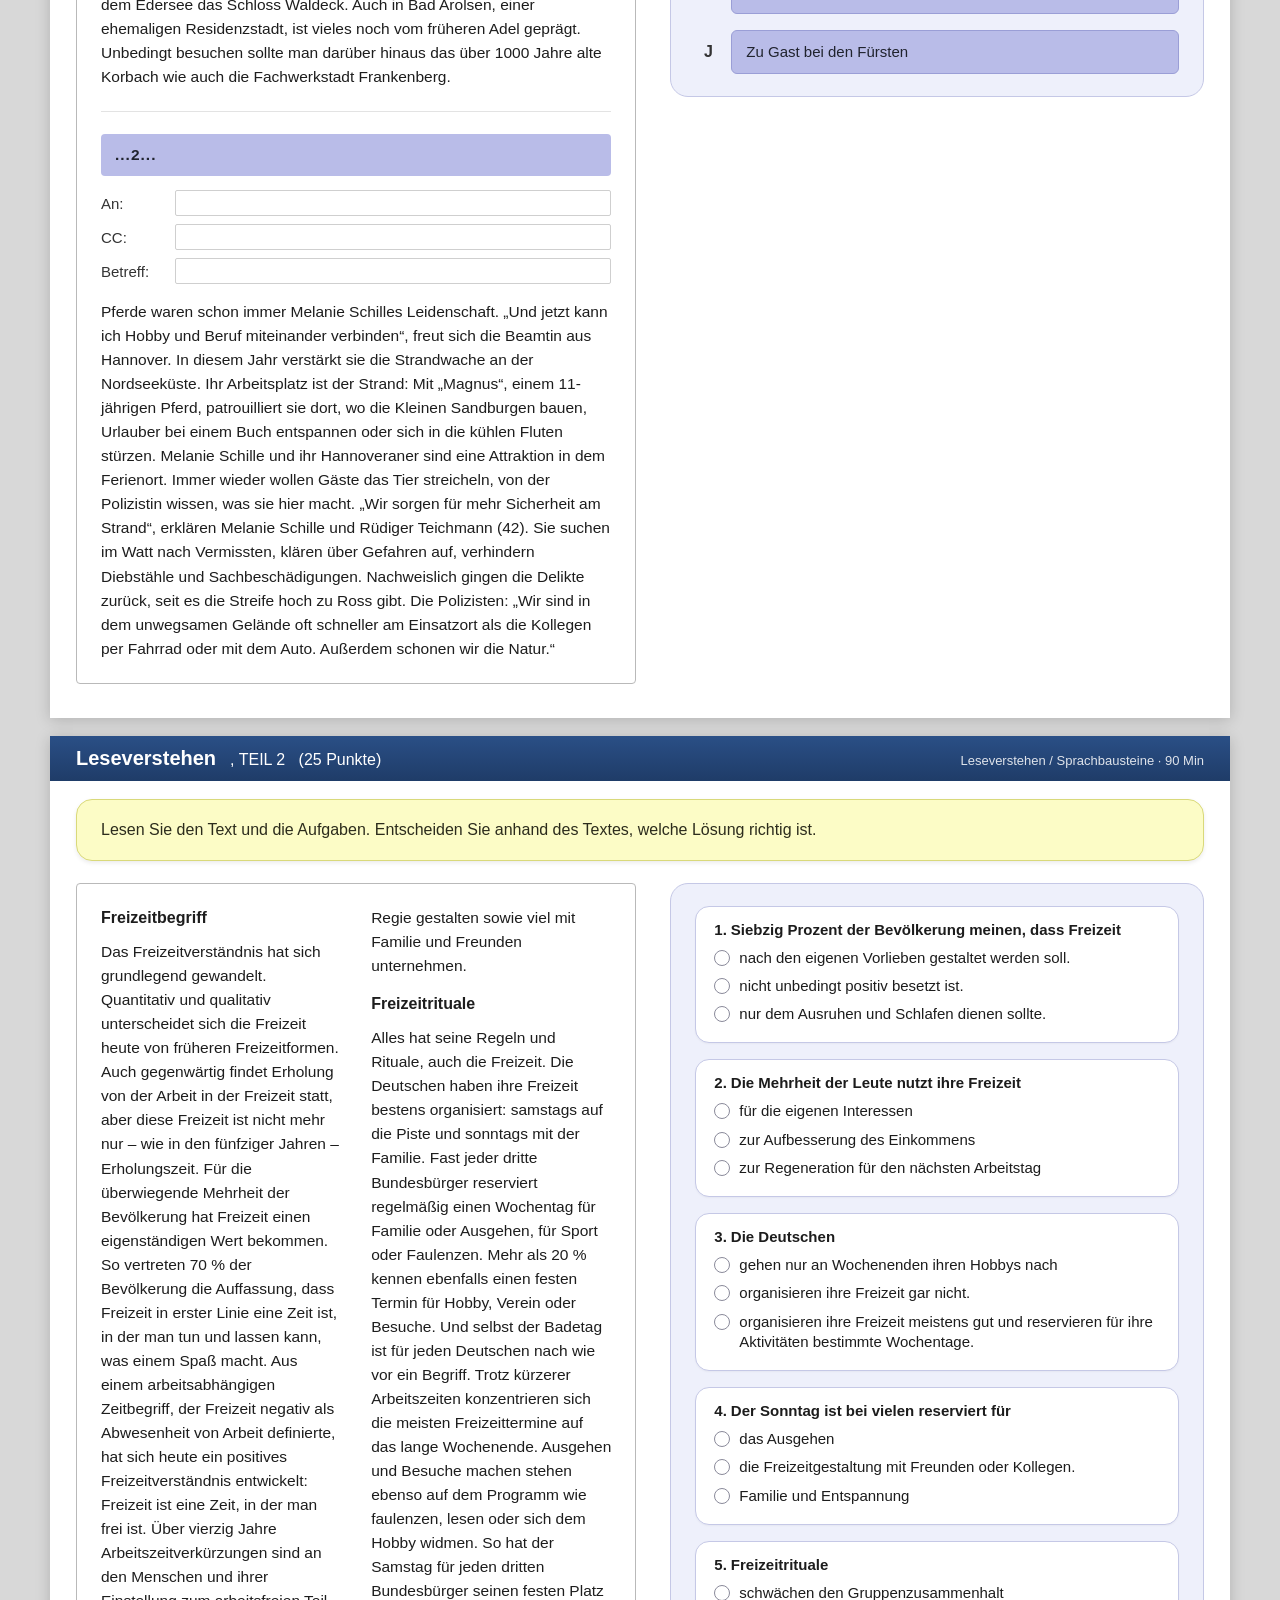
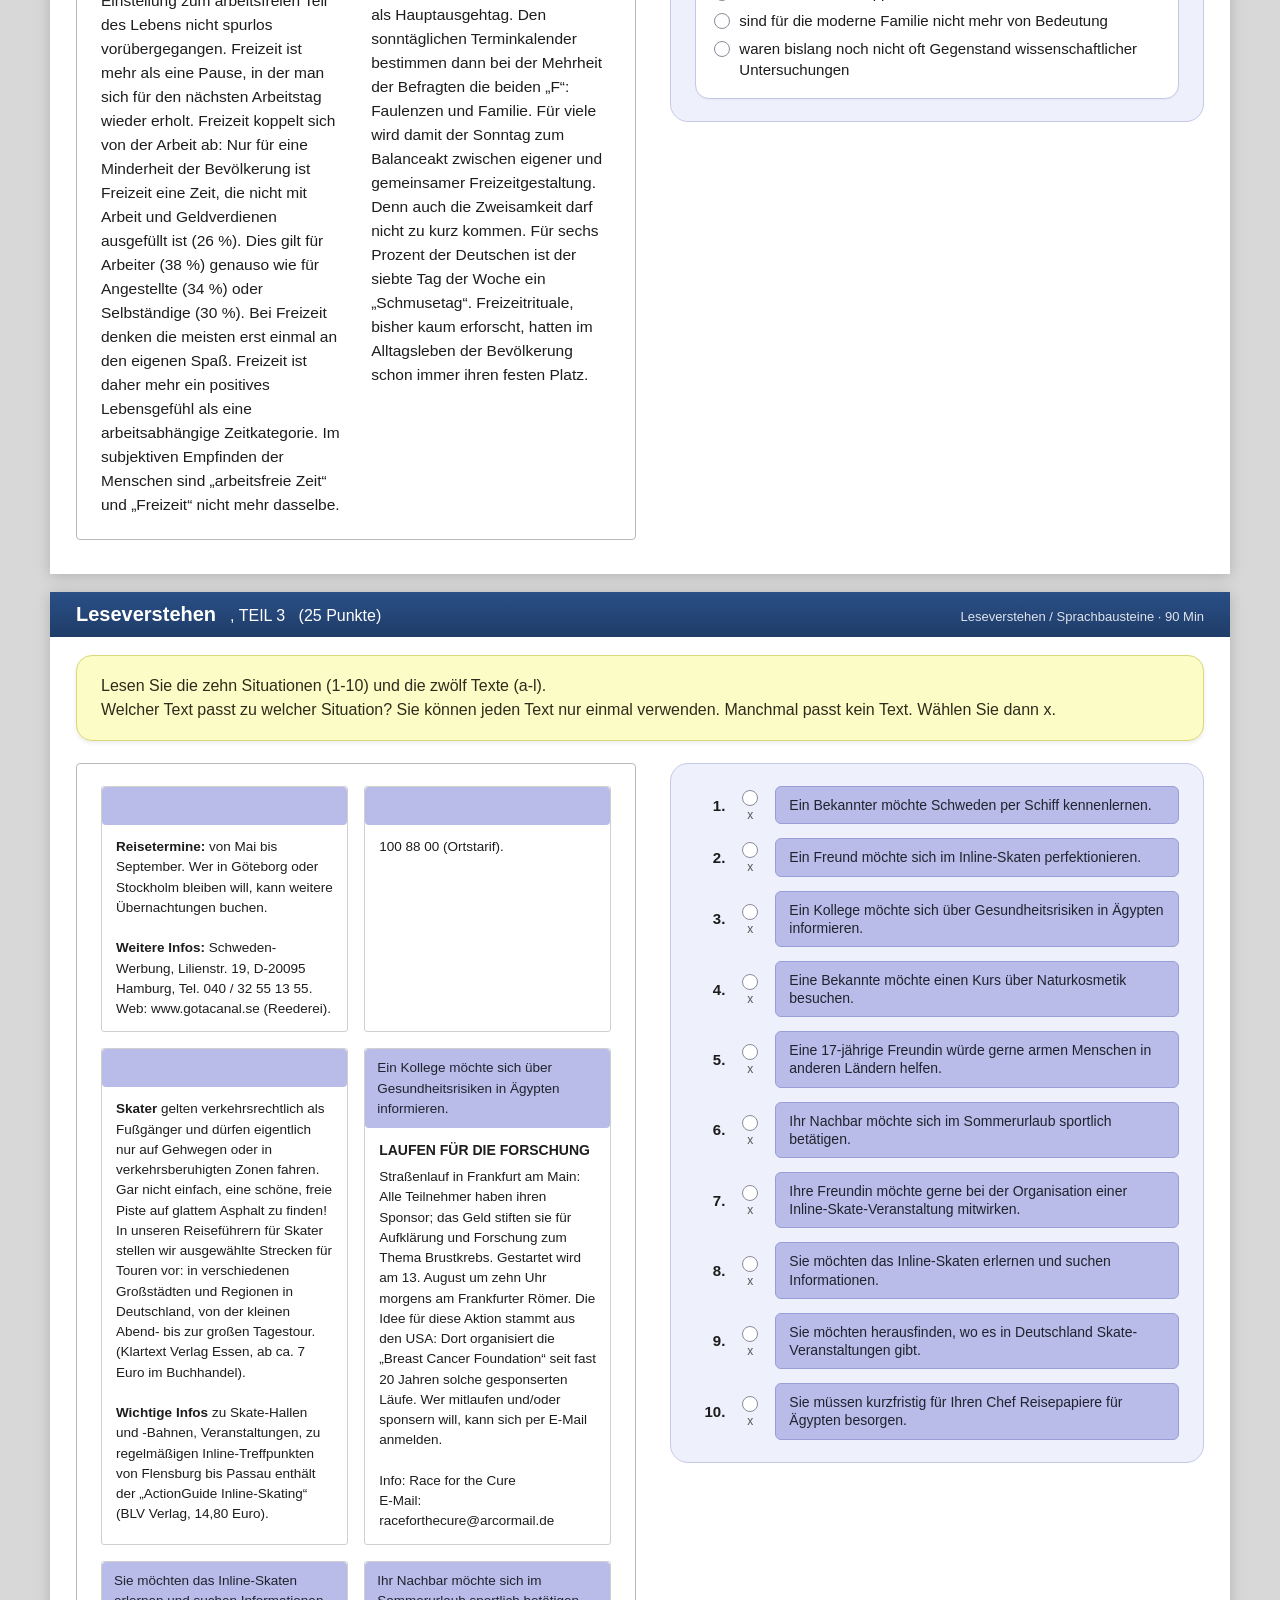
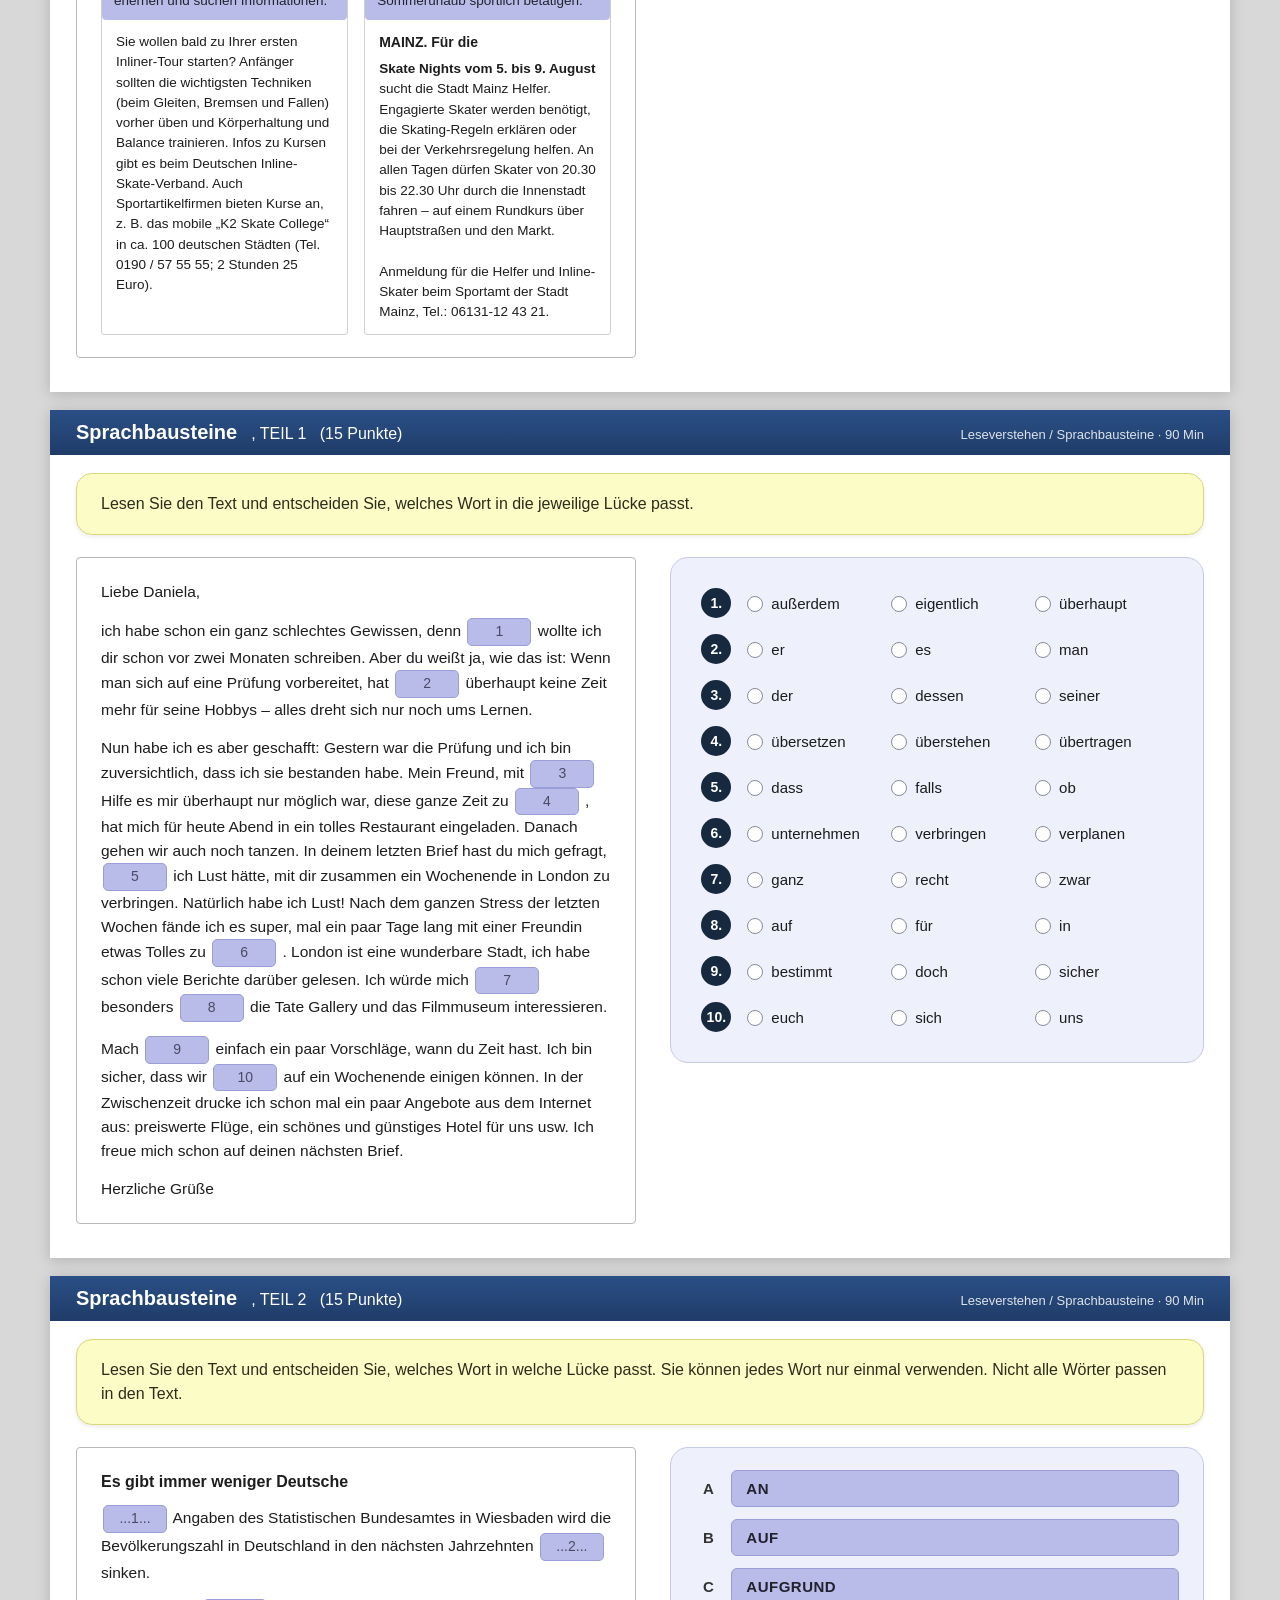
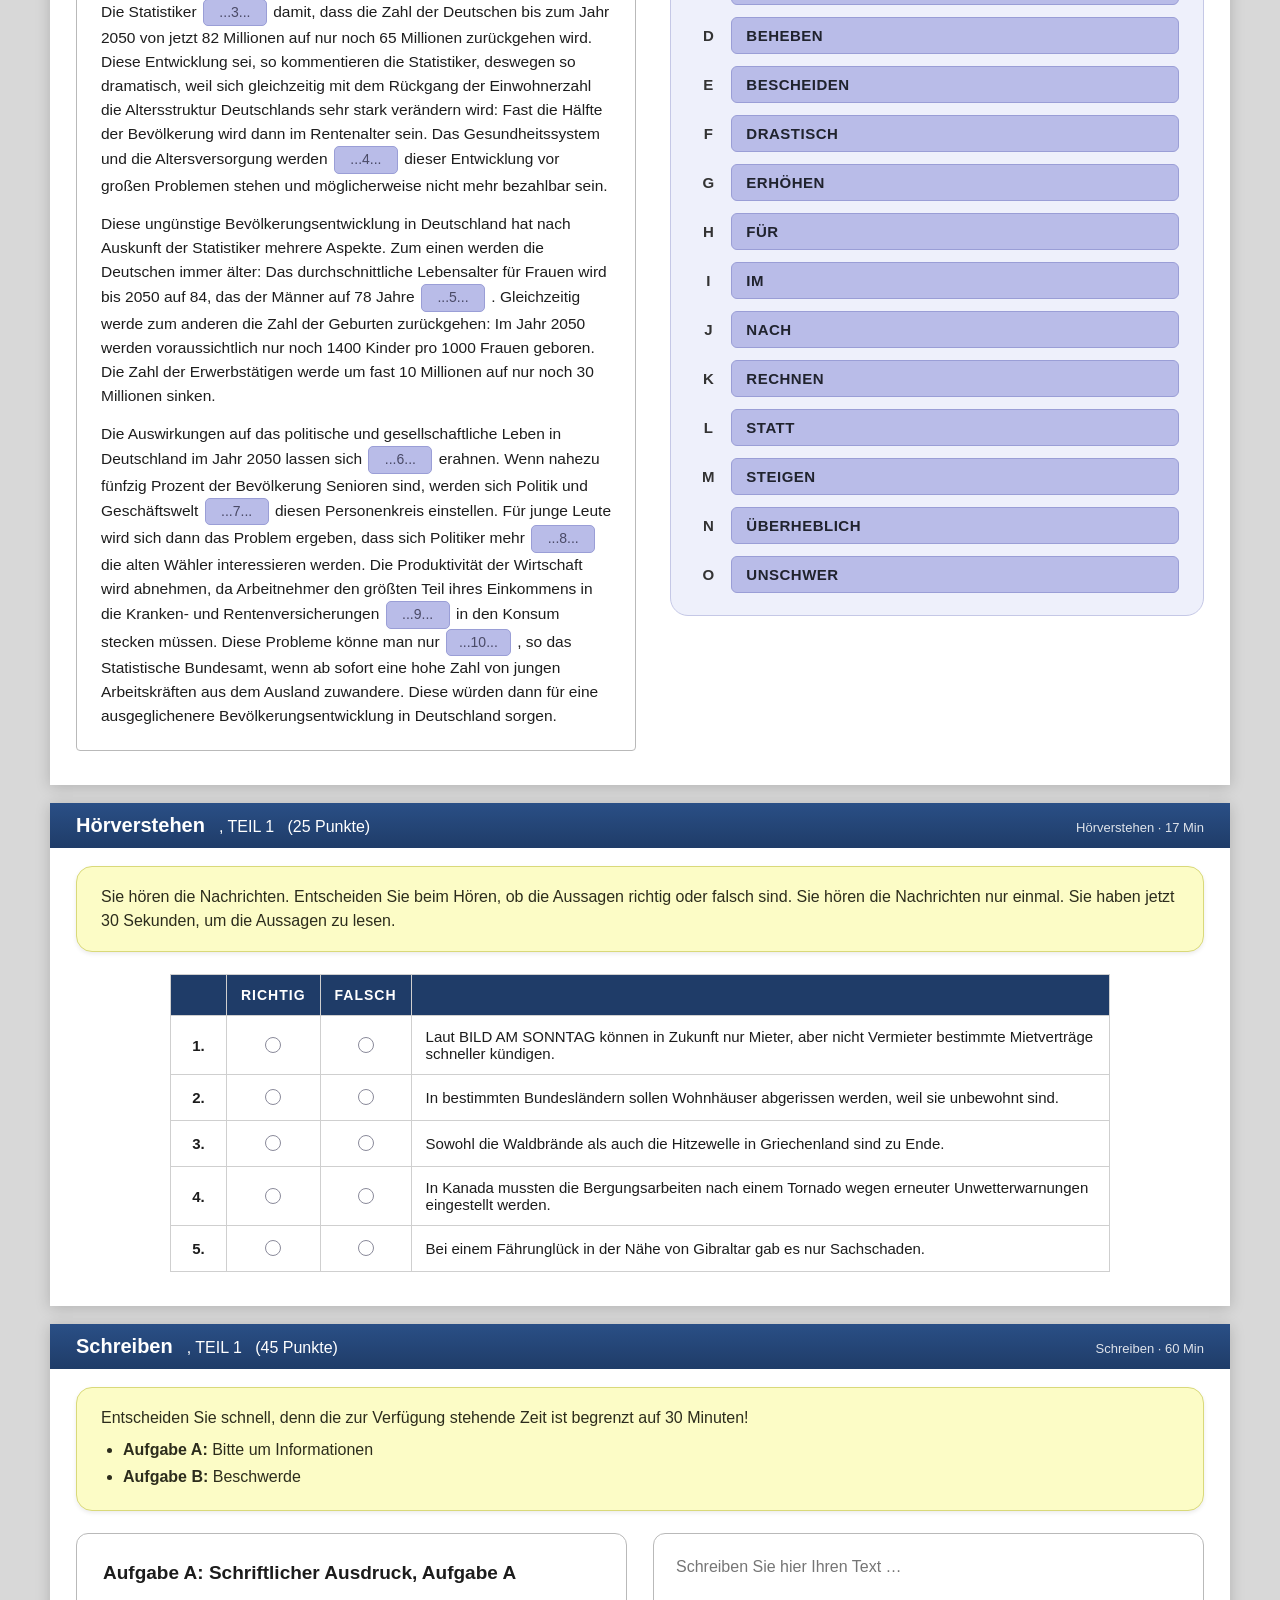
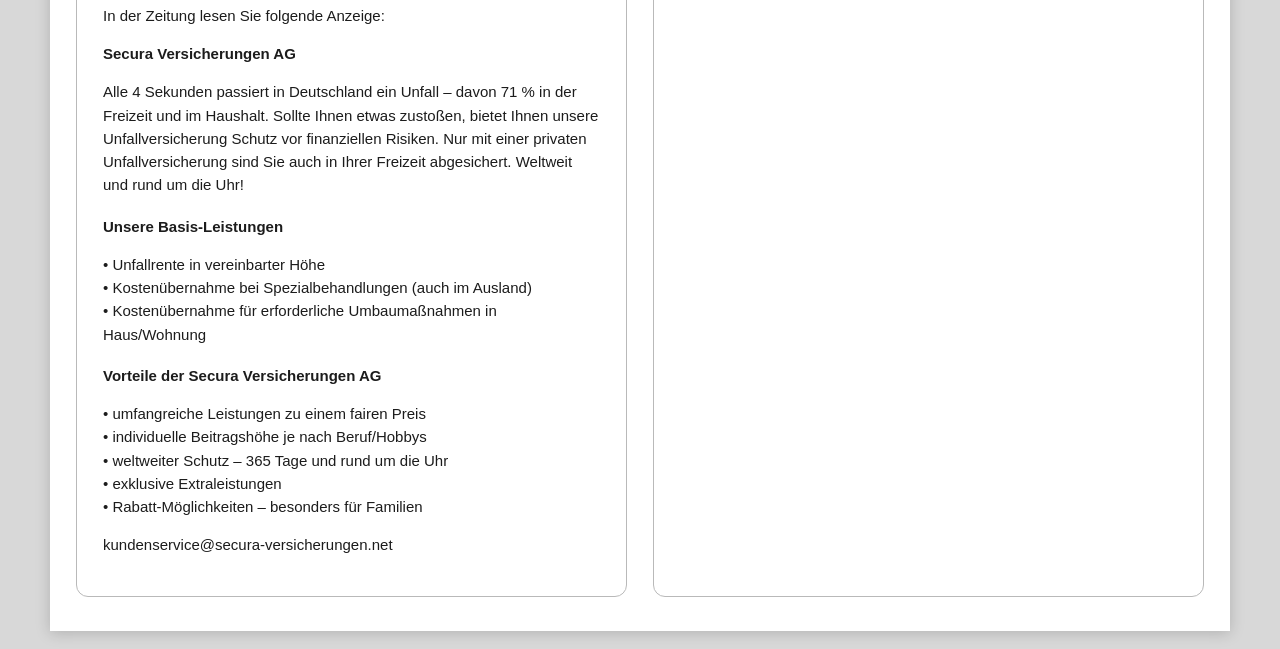
==== commit 9e5fea55: "Cache-bust assets (?v=2) + prevent horizontal overflow on mobile Co-Authored-By: Claude Opus 4.8 (1M" ====
--- a/B2 Pruefung-print.html
+++ b/B2 Pruefung-print.html
@@ -3,7 +3,7 @@
 <head>
   <meta charset="UTF-8">
   <title>B2 Prüfung — Druckversion</title>
-  <link rel="stylesheet" href="styles.css">
+  <link rel="stylesheet" href="styles.css?v=2">
   <style>
     /* ---- Print page chrome ---- */
     html, body { background: #fff; }
@@ -118,8 +118,8 @@
   <div id="print-root"></div>
 
   <script>window.EXAM_PRINT_MODE = true;</script>
-  <script src="data.js"></script>
-  <script src="app.js"></script>
+  <script src="data.js?v=2"></script>
+  <script src="app.js?v=2"></script>
   <script>
     (function () {
       var DATA = window.EXAM_DATA;
--- a/styles.css
+++ b/styles.css
@@ -49,12 +49,15 @@
   font-family: var(--font);
   color: #1c1c1c;
   -webkit-font-smoothing: antialiased;
+  -webkit-text-size-adjust: 100%;
+  overflow-x: hidden;            /* never let a stray wide element zoom the page out */
 }
 
 .app {
   display: flex;
   flex-direction: column;
   min-height: 100vh;
+  max-width: 100%;
 }
 
 /* ---------- Header ---------- */
@@ -623,3 +626,83 @@
   .reader, .write-task, .write-area { height: auto; max-height: 540px; }
   .meta { flex-direction: column; align-items: flex-end; gap: 8px; }
 }
+
+/* ---------- Tablet / phone (≤768px) ---------- */
+@media (max-width: 768px) {
+  /* header wraps instead of overflowing */
+  .header {
+    flex-wrap: wrap;
+    gap: 12px;
+    padding: 12px 14px;
+  }
+  .logo { width: 96px; height: 58px; }
+  .logo .logo-mark { font-size: 28px; }
+
+  /* tabs scroll horizontally so all parts stay reachable */
+  .tabs {
+    order: 3;
+    flex: 1 1 100%;
+    padding: 0;
+    gap: 6px;
+    overflow-x: auto;
+    -webkit-overflow-scrolling: touch;
+  }
+  .tab { flex: 0 0 auto; min-width: 110px; max-width: none; font-size: 12px; }
+
+  .meta {
+    flex-direction: row;
+    align-items: center;
+    flex-wrap: wrap;
+    gap: 10px;
+    margin-left: auto;
+  }
+  .meta-info { line-height: 1.4; }
+  .meta-actions { flex-direction: row; gap: 8px; }
+
+  /* section bar wraps */
+  .section-bar {
+    flex-wrap: wrap;
+    gap: 10px;
+    padding: 10px 14px;
+  }
+  #section-title { font-size: 17px; white-space: normal; }
+  .module-switch { margin-left: 0; flex-wrap: wrap; }
+
+  /* content padding */
+  .content { padding: 16px 14px 28px; }
+  .work { gap: 20px; }
+
+  /* collapse every inner two-column layout to one column */
+  .reader.cols .reader-cols,
+  .match-grid,
+  .write-grid { grid-template-columns: 1fr; }
+
+  .reader, .write-task, .write-area { max-height: none; height: auto; }
+  .write-area { min-height: 320px; }
+  .match-card { min-height: auto; }
+
+  .instruction { padding: 14px 16px; font-size: 15px; }
+  .panel { padding: 18px 16px; }
+
+  /* Sprachbausteine Teil 1: stack the 3 answer options */
+  .sb1-row { display: flex; flex-wrap: wrap; align-items: center; gap: 8px; }
+  .row-opt { flex: 1 1 100%; }
+
+  /* richtig/falsch table: tighter cells */
+  .rf-table th, .rf-table td { padding: 9px 8px; font-size: 14px; }
+
+  /* footer wraps; message input no longer fixed-360px */
+  .footer { flex-wrap: wrap; gap: 12px; padding: 12px 14px; }
+  .footer .meldung { margin-left: 0; flex: 1 1 100%; }
+  .footer .meldung input { width: 100%; flex: 1 1 auto; }
+}
+
+/* ---------- Small phone (≤480px) ---------- */
+@media (max-width: 480px) {
+  .meta-actions .btn { padding: 7px 12px; font-size: 13px; }
+  .tab { min-width: 96px; }
+  #section-title { font-size: 16px; }
+  .reader { font-size: 15px; padding: 16px 16px; }
+  .work { gap: 16px; }
+  .mail-fields { grid-template-columns: 56px 1fr; }
+}
